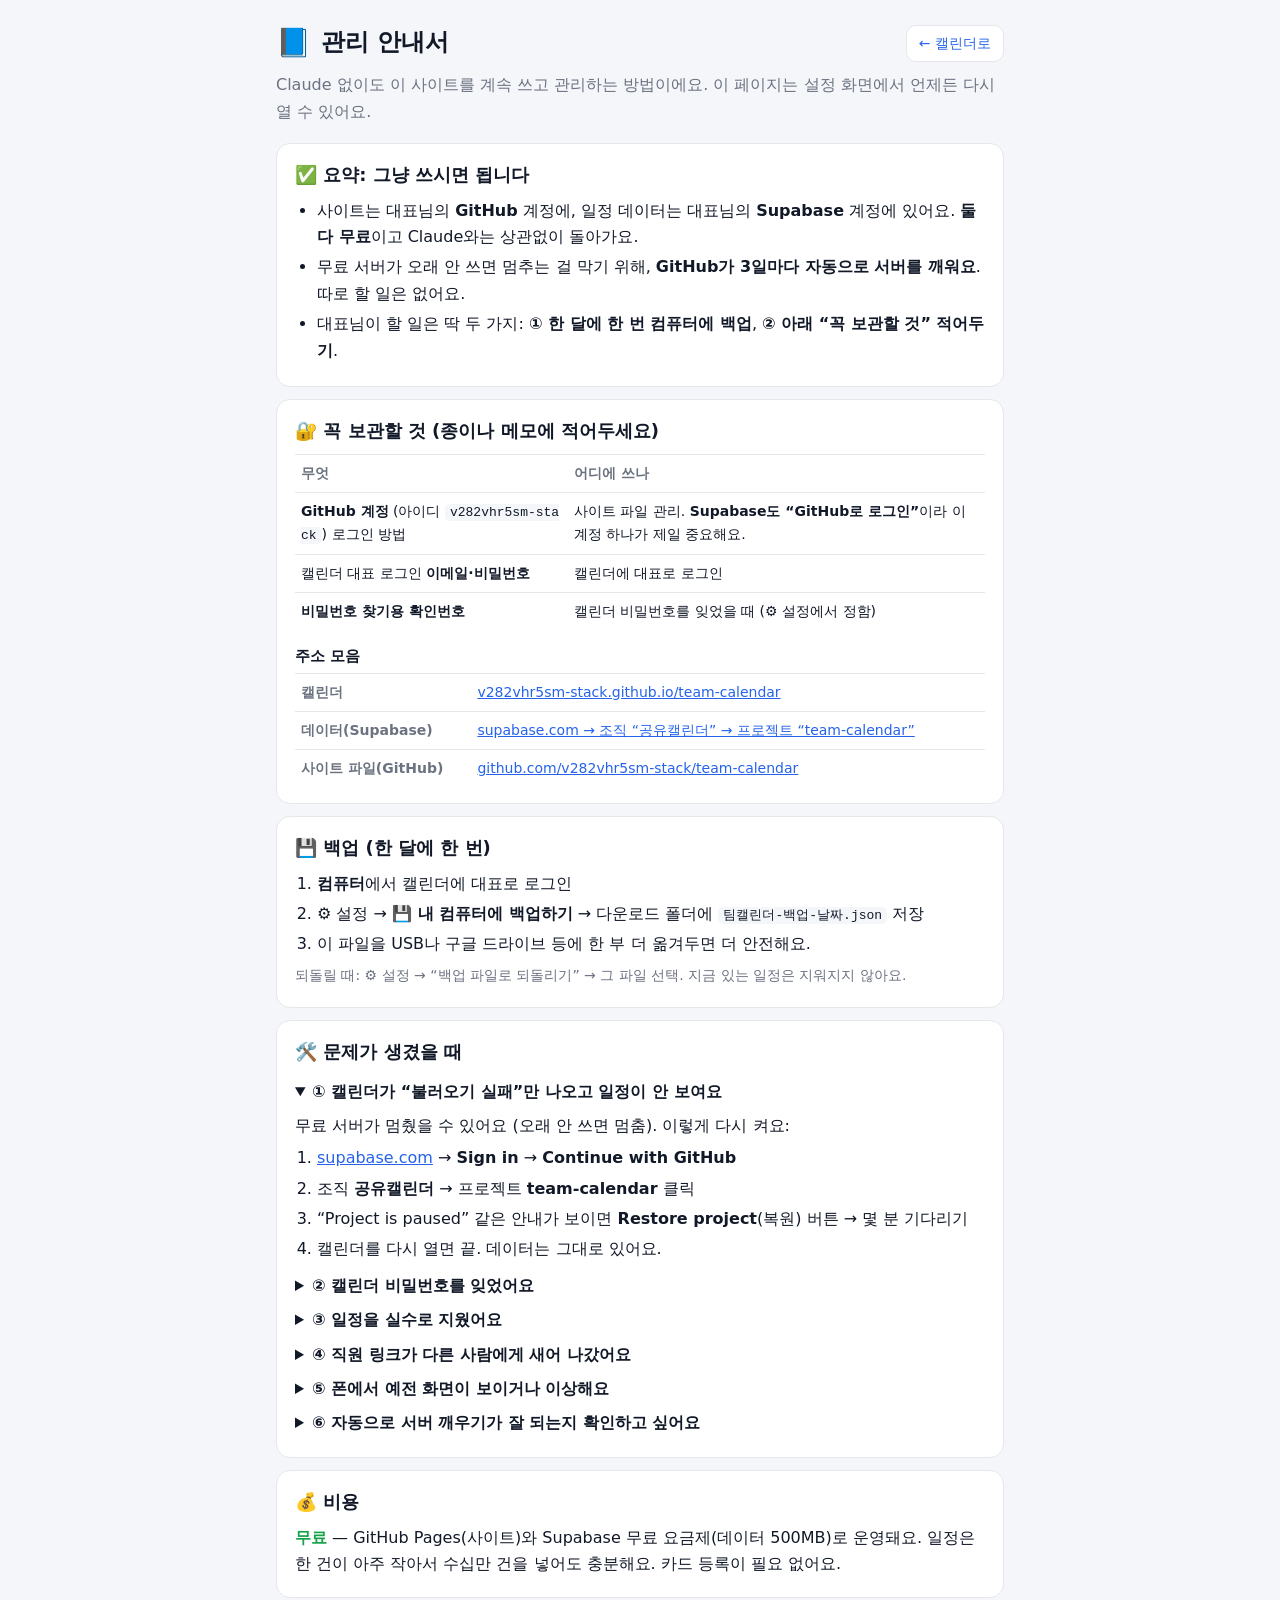
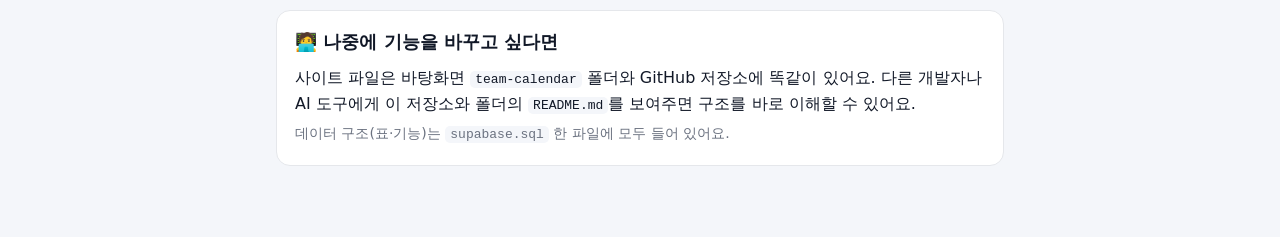
==== help.html @ 614bfbb4 "Claude 없이 운영: 3일마다 Supabase 깨우기(GitHub Actions), 관리 안내서 페이지 Co-Authored-By: Claude Opus 5.5 <noreply" ====
<!doctype html>
<html lang="ko">
<head>
<meta charset="utf-8">
<meta name="viewport" content="width=device-width, initial-scale=1">
<meta name="referrer" content="no-referrer">
<title>관리 안내서 · 팀 캘린더</title>
<link rel="icon" href="icon.svg" type="image/svg+xml">
<style>
  :root { --bg:#f4f6fa; --card:#fff; --text:#111827; --muted:#6b7280; --line:#e5e7eb; --primary:#2563eb; --ok:#16a34a; --warn:#b45309; --code:#0f172a; color-scheme: light; }
  @media (prefers-color-scheme: dark) { :root { --bg:#0f1115; --card:#181b22; --text:#e8eaf0; --muted:#9aa3b2; --line:#2a2f3a; --primary:#4f86ff; --ok:#22c55e; --warn:#f59e0b; --code:#0b0e14; color-scheme: dark; } }
  * { box-sizing: border-box; }
  body { margin: 0; background: var(--bg); color: var(--text); font: 16px/1.65 -apple-system, "Apple SD Gothic Neo", "Malgun Gothic", "Noto Sans KR", system-ui, sans-serif; }
  main { max-width: 760px; margin: 0 auto; padding: 20px 16px 60px; }
  header { display: flex; align-items: center; gap: 10px; margin-bottom: 6px; }
  header a { margin-left: auto; font-size: 14px; color: var(--primary); text-decoration: none; border: 1px solid var(--line); background: var(--card); padding: 6px 12px; border-radius: 10px; }
  h1 { font-size: 24px; margin: 0; }
  .lead { color: var(--muted); margin: 4px 0 18px; }
  section { background: var(--card); border: 1px solid var(--line); border-radius: 14px; padding: 16px 18px; margin: 12px 0; }
  h2 { font-size: 18px; margin: 0 0 8px; }
  h3 { font-size: 15px; margin: 14px 0 4px; }
  p, li { margin: 4px 0; }
  ul, ol { padding-left: 22px; margin: 6px 0; }
  .muted { color: var(--muted); font-size: 14px; }
  .ok { color: var(--ok); font-weight: 700; }
  .warn { color: var(--warn); font-weight: 700; }
  table { width: 100%; border-collapse: collapse; font-size: 14px; }
  td, th { border-top: 1px solid var(--line); padding: 7px 6px; text-align: left; vertical-align: top; }
  th { color: var(--muted); font-weight: 600; white-space: nowrap; }
  code { background: var(--bg); padding: 1px 5px; border-radius: 5px; font-size: 13px; word-break: break-all; }
  .sql { position: relative; margin: 8px 0; }
  .sql pre { background: var(--code); color: #e2e8f0; padding: 12px; border-radius: 10px; overflow-x: auto; font-size: 12.5px; line-height: 1.5; margin: 0; }
  .sql button { position: absolute; top: 6px; right: 6px; font: inherit; font-size: 12px; border: 0; border-radius: 8px; padding: 4px 10px; background: var(--primary); color: #fff; cursor: pointer; }
  details summary { cursor: pointer; font-weight: 700; padding: 4px 0; }
  a { color: var(--primary); }
</style>
</head>
<body>
<main>
  <header><span style="font-size:28px">📘</span><h1>관리 안내서</h1><a href="./">← 캘린더로</a></header>
  <p class="lead">Claude 없이도 이 사이트를 계속 쓰고 관리하는 방법이에요. 이 페이지는 설정 화면에서 언제든 다시 열 수 있어요.</p>

  <section>
    <h2>✅ 요약: 그냥 쓰시면 됩니다</h2>
    <ul>
      <li>사이트는 대표님의 <b>GitHub</b> 계정에, 일정 데이터는 대표님의 <b>Supabase</b> 계정에 있어요. <b>둘 다 무료</b>이고 Claude와는 상관없이 돌아가요.</li>
      <li>무료 서버가 오래 안 쓰면 멈추는 걸 막기 위해, <b>GitHub가 3일마다 자동으로 서버를 깨워요</b>. 따로 할 일은 없어요.</li>
      <li>대표님이 할 일은 딱 두 가지: <b>① 한 달에 한 번 컴퓨터에 백업</b>, <b>② 아래 “꼭 보관할 것” 적어두기</b>.</li>
    </ul>
  </section>

  <section>
    <h2>🔐 꼭 보관할 것 (종이나 메모에 적어두세요)</h2>
    <table>
      <tr><th>무엇</th><th>어디에 쓰나</th></tr>
      <tr><td><b>GitHub 계정</b> (아이디 <code>v282vhr5sm-stack</code>) 로그인 방법</td><td>사이트 파일 관리. <b>Supabase도 “GitHub로 로그인”</b>이라 이 계정 하나가 제일 중요해요.</td></tr>
      <tr><td>캘린더 대표 로그인 <b>이메일·비밀번호</b></td><td>캘린더에 대표로 로그인</td></tr>
      <tr><td><b>비밀번호 찾기용 확인번호</b></td><td>캘린더 비밀번호를 잊었을 때 (⚙️ 설정에서 정함)</td></tr>
    </table>
    <h3>주소 모음</h3>
    <table>
      <tr><th>캘린더</th><td><a href="https://v282vhr5sm-stack.github.io/team-calendar/">v282vhr5sm-stack.github.io/team-calendar</a></td></tr>
      <tr><th>데이터(Supabase)</th><td><a href="https://supabase.com/dashboard/project/aunxqhrkbnoduaogkixg" target="_blank" rel="noopener">supabase.com → 조직 “공유캘린더” → 프로젝트 “team-calendar”</a></td></tr>
      <tr><th>사이트 파일(GitHub)</th><td><a href="https://github.com/v282vhr5sm-stack/team-calendar" target="_blank" rel="noopener">github.com/v282vhr5sm-stack/team-calendar</a></td></tr>
    </table>
  </section>

  <section>
    <h2>💾 백업 (한 달에 한 번)</h2>
    <ol>
      <li><b>컴퓨터</b>에서 캘린더에 대표로 로그인</li>
      <li>⚙️ 설정 → <b>💾 내 컴퓨터에 백업하기</b> → 다운로드 폴더에 <code>팀캘린더-백업-날짜.json</code> 저장</li>
      <li>이 파일을 USB나 구글 드라이브 등에 한 부 더 옮겨두면 더 안전해요.</li>
    </ol>
    <p class="muted">되돌릴 때: ⚙️ 설정 → “백업 파일로 되돌리기” → 그 파일 선택. 지금 있는 일정은 지워지지 않아요.</p>
  </section>

  <section>
    <h2>🛠️ 문제가 생겼을 때</h2>

    <details open>
      <summary>① 캘린더가 “불러오기 실패”만 나오고 일정이 안 보여요</summary>
      <p>무료 서버가 멈췄을 수 있어요 (오래 안 쓰면 멈춤). 이렇게 다시 켜요:</p>
      <ol>
        <li><a href="https://supabase.com/dashboard" target="_blank" rel="noopener">supabase.com</a> → <b>Sign in</b> → <b>Continue with GitHub</b></li>
        <li>조직 <b>공유캘린더</b> → 프로젝트 <b>team-calendar</b> 클릭</li>
        <li>“Project is paused” 같은 안내가 보이면 <b>Restore project</b>(복원) 버튼 → 몇 분 기다리기</li>
        <li>캘린더를 다시 열면 끝. 데이터는 그대로 있어요.</li>
      </ol>
    </details>

    <details>
      <summary>② 캘린더 비밀번호를 잊었어요</summary>
      <p>로그인 화면 → <b>“비밀번호를 잊었어요”</b> → 이메일, 확인번호, 새 비밀번호 입력.</p>
      <p><b>확인번호까지 잊었다면</b> Supabase에서 직접 바꿔요:</p>
      <ol>
        <li>Supabase → team-calendar 프로젝트 → 왼쪽 메뉴 <b>SQL Editor</b> (<code>&gt;_</code> 모양)</li>
        <li>아래 내용을 복사해 붙여넣고, <b>새비밀번호</b>와 <b>이메일</b> 부분만 바꾼 뒤 <b>Run</b></li>
      </ol>
      <div class="sql"><button data-copy>복사</button><pre>update auth.users
set encrypted_password = extensions.crypt('새비밀번호', extensions.gen_salt('bf'))
where email = '대표이메일@naver.com';</pre></div>
      <p class="muted">“Success”가 나오면 새 비밀번호로 로그인하세요.</p>
    </details>

    <details>
      <summary>③ 일정을 실수로 지웠어요</summary>
      <p>지운 일정은 서버에 기록이 남아 있어서 되살릴 수 있어요. Supabase → <b>SQL Editor</b>에서:</p>
      <h3>1) 최근에 지운 일정 보기</h3>
      <div class="sql"><button data-copy>복사</button><pre>select h.at as 지운시각, h.data->>'day' as 날짜, h.data->>'title' as 일정
from public.cal_history h
where h.tbl = 'cal_events' and h.op = 'DELETE'
order by h.at desc limit 50;</pre></div>
      <h3>2) 최근 N시간 안에 지운 일정 모두 되살리기</h3>
      <p class="muted">아래의 <code>'24 hours'</code>를 필요하면 <code>'3 days'</code> 등으로 바꾸세요. 이미 있는 일정은 건너뛰어요.</p>
      <div class="sql"><button data-copy>복사</button><pre>insert into public.cal_events
select (jsonb_populate_record(null::public.cal_events,
         h.data || case when exists (select 1 from public.cal_categories c where c.id::text = h.data->>'category_id')
                        then '{}'::jsonb else '{"category_id": null}'::jsonb end)).*
from public.cal_history h
where h.tbl = 'cal_events' and h.op = 'DELETE' and h.at > now() - interval '24 hours'
on conflict (id) do nothing;</pre></div>
      <p class="muted">“destructive operations” 경고가 나오면 <b>Run query</b>를 누르세요. (되살리는 작업이라 안전해요)</p>
    </details>

    <details>
      <summary>④ 직원 링크가 다른 사람에게 새어 나갔어요</summary>
      <ul>
        <li>🔗 공유 링크 → 그 링크의 <b>링크 새로 만들기</b> → 예전 주소는 바로 막혀요. 새 링크를 직원에게 다시 보내세요.</li>
        <li>더 안전하게: <b>수정·보안</b>에서 <b>PIN</b>(숫자 비밀번호)을 걸고 PIN은 따로 알려주세요.</li>
        <li>잠깐 막기만 하려면 <b>⏸ 멈추기</b>.</li>
      </ul>
    </details>

    <details>
      <summary>⑤ 폰에서 예전 화면이 보이거나 이상해요</summary>
      <ul>
        <li>크롬에서 사이트를 완전히 닫았다가 다시 열어요. (새 버전은 자동으로 적용돼요)</li>
        <li><b>카카오톡·네이버 앱 안에서 열린 창</b>은 로그인이 풀릴 수 있어요. 크롬으로 열고 “홈 화면에 추가”해서 쓰세요.</li>
      </ul>
    </details>

    <details>
      <summary>⑥ 자동으로 서버 깨우기가 잘 되는지 확인하고 싶어요</summary>
      <ol>
        <li><a href="https://github.com/v282vhr5sm-stack/team-calendar/actions" target="_blank" rel="noopener">GitHub 저장소 → Actions</a> 탭</li>
        <li><b>keep-alive</b> 항목에 초록색 ✓가 3일 간격으로 있으면 정상이에요.</li>
        <li>노란 안내로 “disabled(꺼짐)”가 보이면 <b>Enable workflow</b>를 누르세요.</li>
      </ol>
    </details>
  </section>

  <section>
    <h2>💰 비용</h2>
    <p><span class="ok">무료</span> — GitHub Pages(사이트)와 Supabase 무료 요금제(데이터 500MB)로 운영돼요. 일정은 한 건이 아주 작아서 수십만 건을 넣어도 충분해요. 카드 등록이 필요 없어요.</p>
  </section>

  <section>
    <h2>🧑‍💻 나중에 기능을 바꾸고 싶다면</h2>
    <p>사이트 파일은 바탕화면 <code>team-calendar</code> 폴더와 GitHub 저장소에 똑같이 있어요. 다른 개발자나 AI 도구에게 이 저장소와 폴더의 <code>README.md</code>를 보여주면 구조를 바로 이해할 수 있어요.</p>
    <p class="muted">데이터 구조(표·기능)는 <code>supabase.sql</code> 한 파일에 모두 들어 있어요.</p>
  </section>
</main>
<script>
  document.querySelectorAll('[data-copy]').forEach(b => b.onclick = async () => {
    const t = b.nextElementSibling.textContent;
    try { await navigator.clipboard.writeText(t); b.textContent = '복사됨 ✓'; }
    catch { const r = document.createRange(); r.selectNodeContents(b.nextElementSibling); const s = getSelection(); s.removeAllRanges(); s.addRange(r); b.textContent = '선택됨 → 복사하세요'; }
    setTimeout(() => (b.textContent = '복사'), 2000);
  });
</script>
</body>
</html>
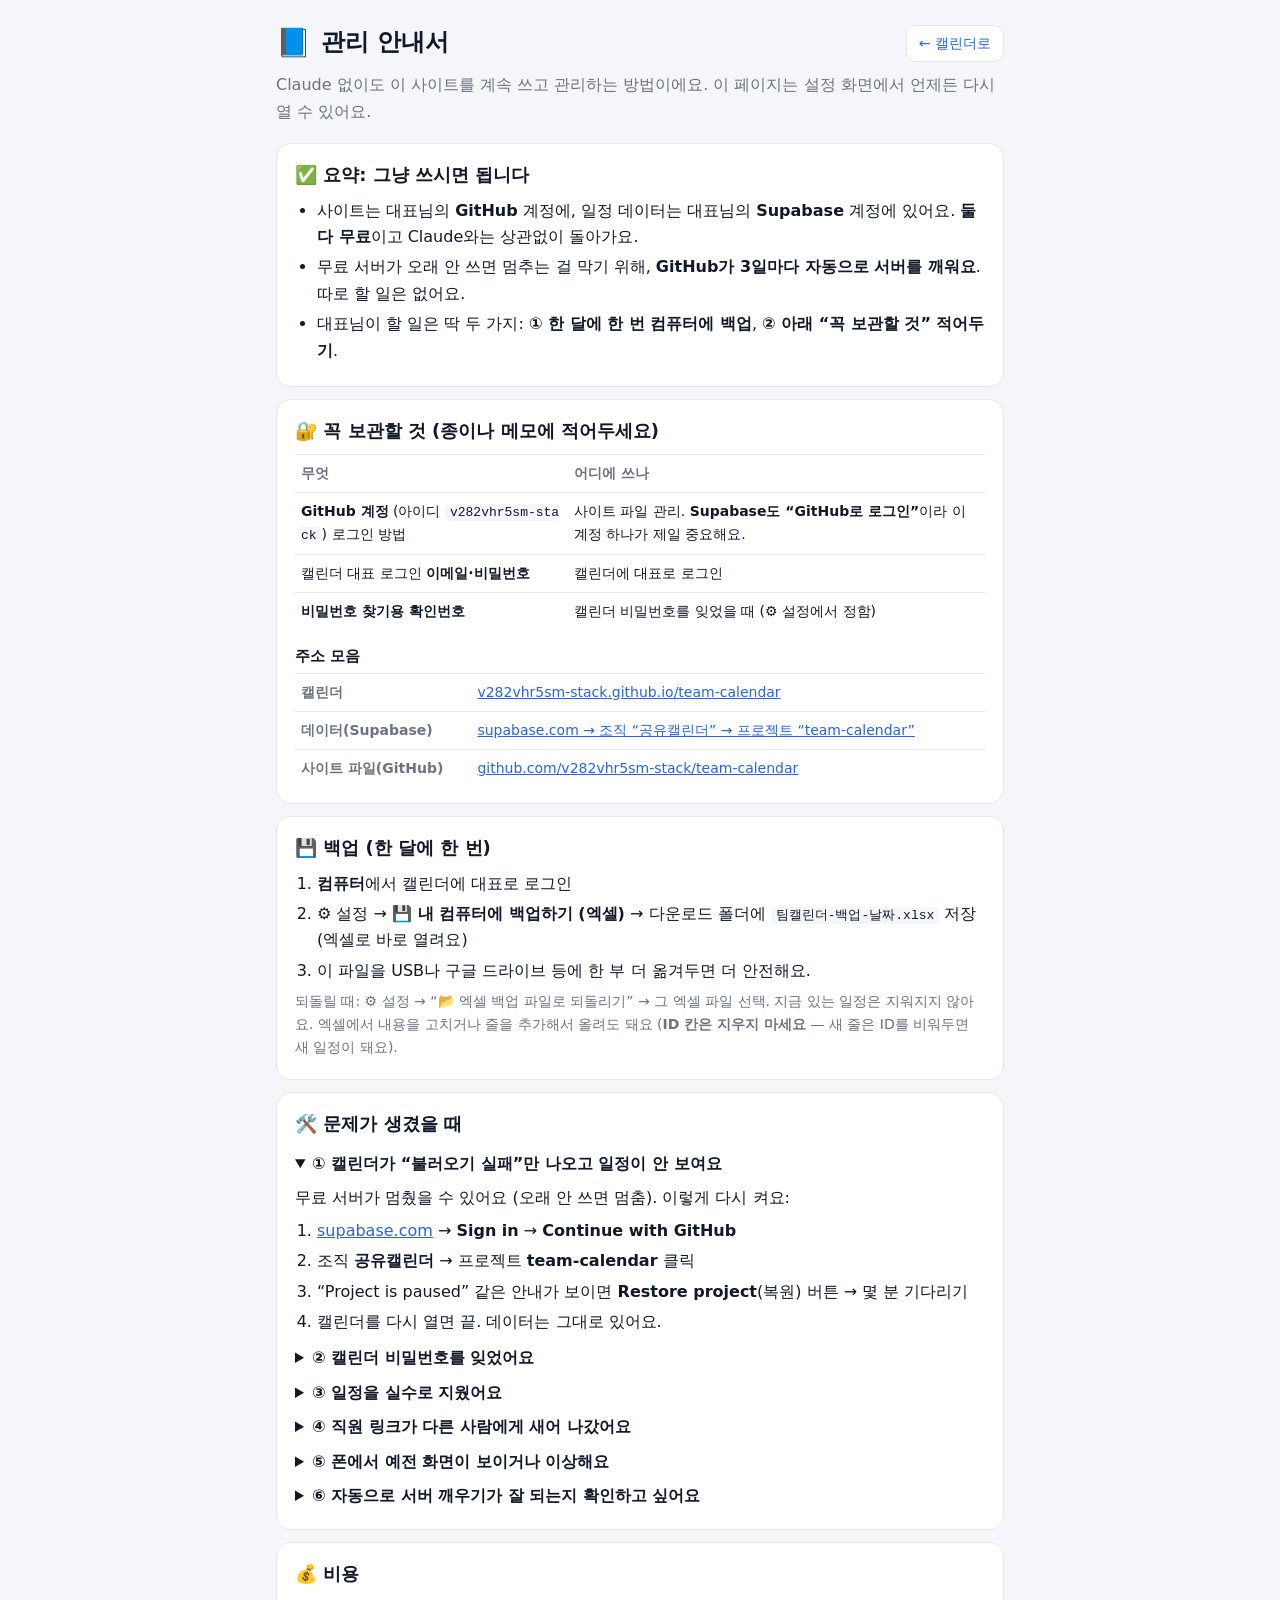
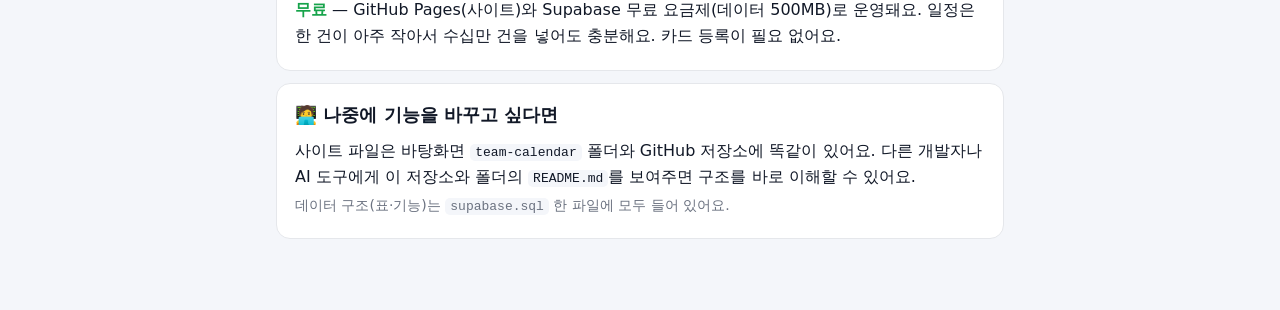
==== commit a9255be6: "백업·되돌리기를 엑셀(.xlsx)로 (일정·분류·정보 시트, 엑셀에서 고친 내용도 반영) Co-Authored-By: Claude Opus 5.5 <noreply@anthropic" ====
--- a/help.html
+++ b/help.html
@@ -69,10 +69,10 @@
     <h2>💾 백업 (한 달에 한 번)</h2>
     <ol>
       <li><b>컴퓨터</b>에서 캘린더에 대표로 로그인</li>
-      <li>⚙️ 설정 → <b>💾 내 컴퓨터에 백업하기</b> → 다운로드 폴더에 <code>팀캘린더-백업-날짜.json</code> 저장</li>
+      <li>⚙️ 설정 → <b>💾 내 컴퓨터에 백업하기 (엑셀)</b> → 다운로드 폴더에 <code>팀캘린더-백업-날짜.xlsx</code> 저장 (엑셀로 바로 열려요)</li>
       <li>이 파일을 USB나 구글 드라이브 등에 한 부 더 옮겨두면 더 안전해요.</li>
     </ol>
-    <p class="muted">되돌릴 때: ⚙️ 설정 → “백업 파일로 되돌리기” → 그 파일 선택. 지금 있는 일정은 지워지지 않아요.</p>
+    <p class="muted">되돌릴 때: ⚙️ 설정 → “📂 엑셀 백업 파일로 되돌리기” → 그 엑셀 파일 선택. 지금 있는 일정은 지워지지 않아요. 엑셀에서 내용을 고치거나 줄을 추가해서 올려도 돼요 (<b>ID 칸은 지우지 마세요</b> — 새 줄은 ID를 비워두면 새 일정이 돼요).</p>
   </section>
 
   <section>
